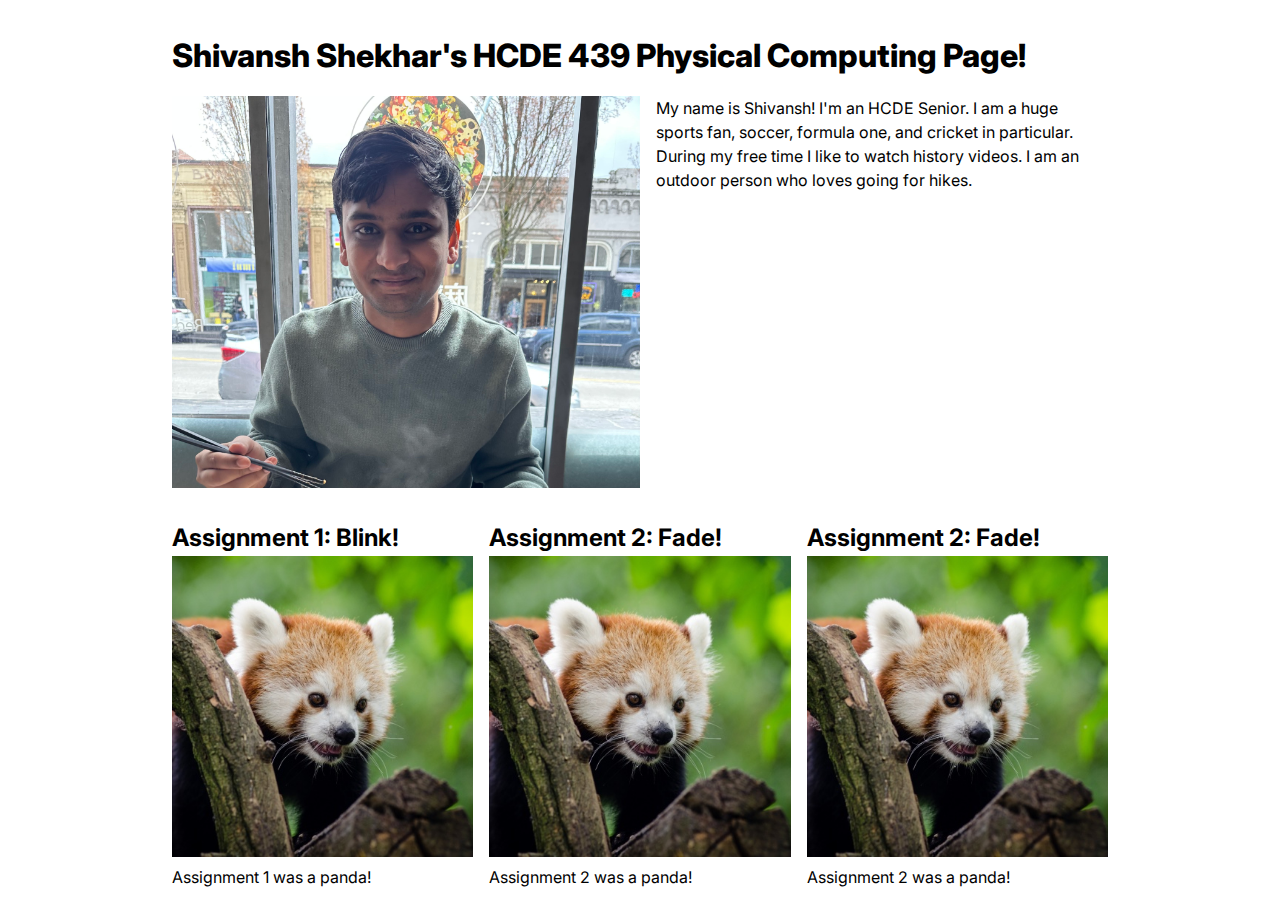
==== index.html @ f87bcce7 "Made changes to the page" ====
<!DOCTYPE html>
<html>
  <head>
    <meta charset="utf-8" />
    <meta name="viewport" content="width=device-width, maximum-scale=1.0" />

    <title>Shivansh Shekhar's HCDE 439 Physical Computing Page!</title>

    <link href="style.css" rel="stylesheet" />
  </head>
  <body>
    <h1>Shivansh Shekhar's HCDE 439 Physical Computing Page!</h1>

    <div class="header">
      <img src="IMG_2979.jpg" />
      <p>
        My name is Shivansh! I'm an HCDE Senior. I am a huge sports fan, soccer, formula one, and
        cricket in particular. During my free time I like to watch history videos. I am an outdoor
        person who loves going for hikes.
      </p>
    </div>

    <div class="grid">
      <div class="assignment">
        <a href="a1.html">
          <h2>Assignment 1: Blink!</h2>
          <img src="red-panda.jpg" />
        </a>
        <p>Assignment 1 was a panda!</p>
      </div>

      <div class="assignment">
        <a href="a2.html">
          <h2>Assignment 2: Fade!</h2>
          <img src="red-panda.jpg" />
        </a>
        <p>Assignment 2 was a panda!</p>
      </div>

      <div class="assignment">
        <a href="a2.html">
          <h2>Assignment 2: Fade!</h2>
          <img src="red-panda.jpg" />
        </a>
        <p>Assignment 2 was a panda!</p>
      </div>
    </div>
  </body>
</html>
---- style.css ----
@import url("https://fonts.googleapis.com/css2?family=Inter:wght@100;200;300;400;500;600;700;800;900&display=swap");

*,
*::before,
*::after {
  box-sizing: border-box;
}

* {
  margin: 0;
}

img,
picture,
video,
canvas,
svg {
  display: block;
  max-width: 100%;
}

body {
  font-family: "Inter", sans-serif;
  line-height: 1.5;
  -webkit-font-smoothing: antialiased;
  max-width: 1000px;
  padding: 2em;
  margin: auto;
}

h1 {
  font-weight: 800;
}

h2 {
  font-weight: 700;
}

.header {
  display: flex;
  gap: 1em;
  margin-top: 1em;
}

.header img {
  width: 50%;
  object-fit: cover;
}

.grid {
  display: grid;
  grid-template-columns: repeat(auto-fit, minmax(250px, 1fr));
  gap: 1em;
  margin-top: 2em;
}

.assignment a {
  color: #000;
  text-decoration: none;
}

.assignment a:hover {
  color: #f06;
}

.assignment img {
  aspect-ratio: 1;
  object-fit: cover;
}

.assignment p {
  margin-top: 0.5em;
}
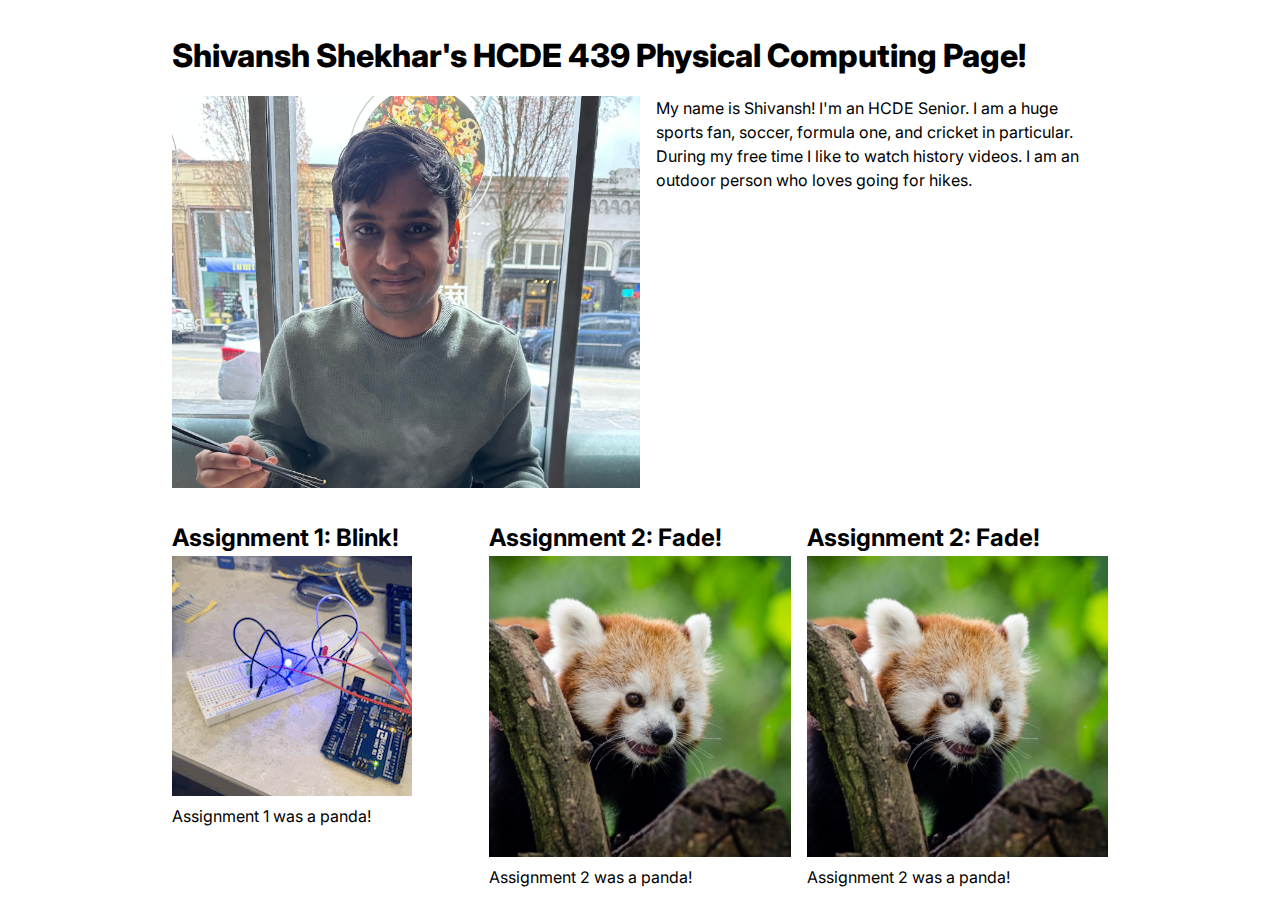
==== commit 346afc30: "A1 done again" ====
--- a/index.html
+++ b/index.html
@@ -24,7 +24,7 @@
       <div class="assignment">
         <a href="a1.html">
           <h2>Assignment 1: Blink!</h2>
-          <img src="red-panda.jpg" />
+          <img src="Blink.GIF" />
         </a>
         <p>Assignment 1 was a panda!</p>
       </div>
--- a/style.css
+++ b/style.css
@@ -71,3 +71,7 @@
 .assignment p {
   margin-top: 0.5em;
 }
+
+.resize-image {
+  width: 50%;
+}
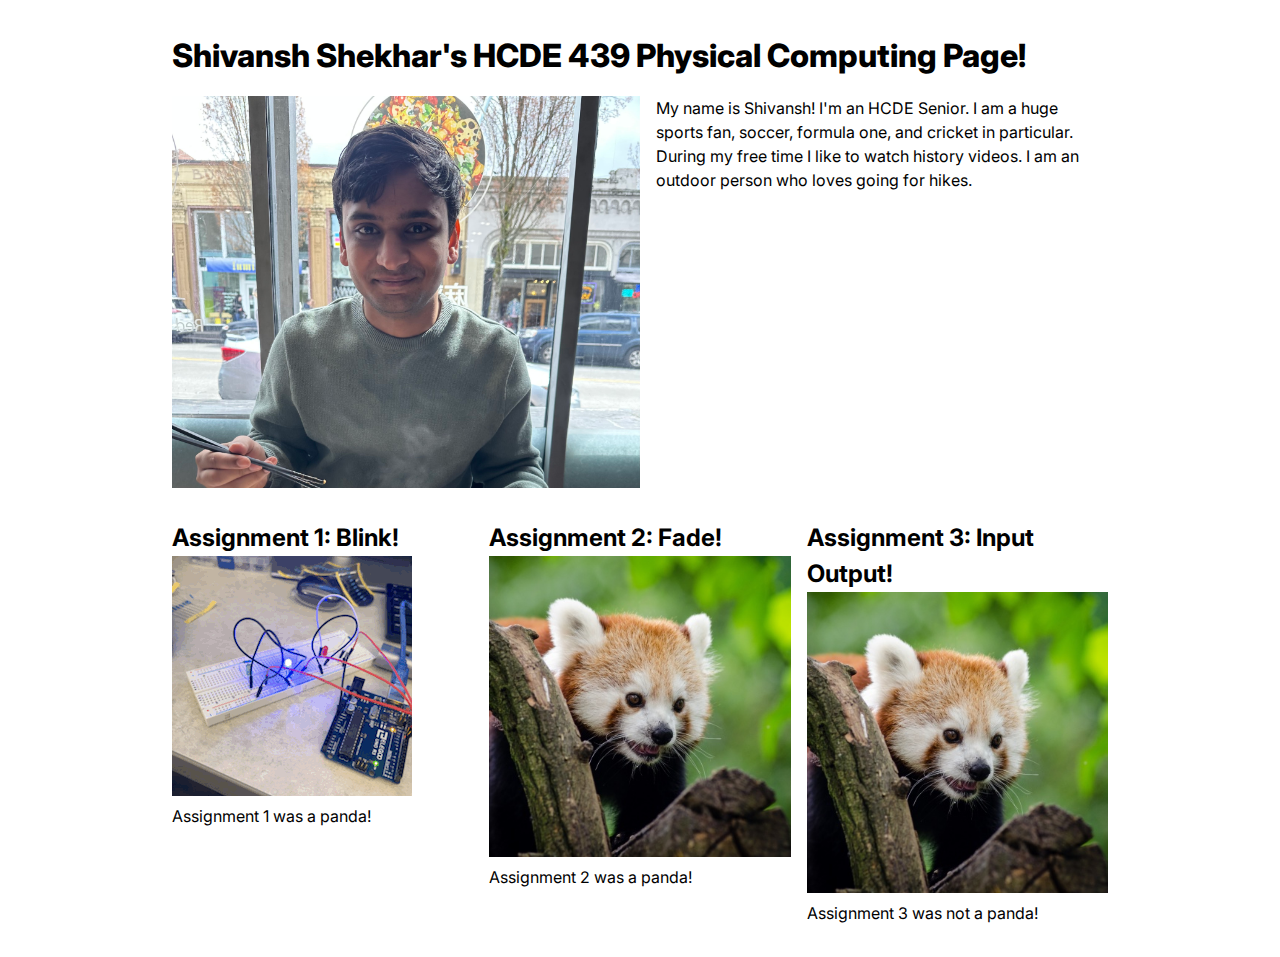
==== commit 536a08b8: "a3 done" ====
--- a/index.html
+++ b/index.html
@@ -38,11 +38,11 @@
       </div>
 
       <div class="assignment">
-        <a href="a2.html">
-          <h2>Assignment 2: Fade!</h2>
+        <a href="a3.html">
+          <h2>Assignment 3: Input Output!</h2>
           <img src="red-panda.jpg" />
         </a>
-        <p>Assignment 2 was a panda!</p>
+        <p>Assignment 3 was not a panda!</p>
       </div>
     </div>
   </body>
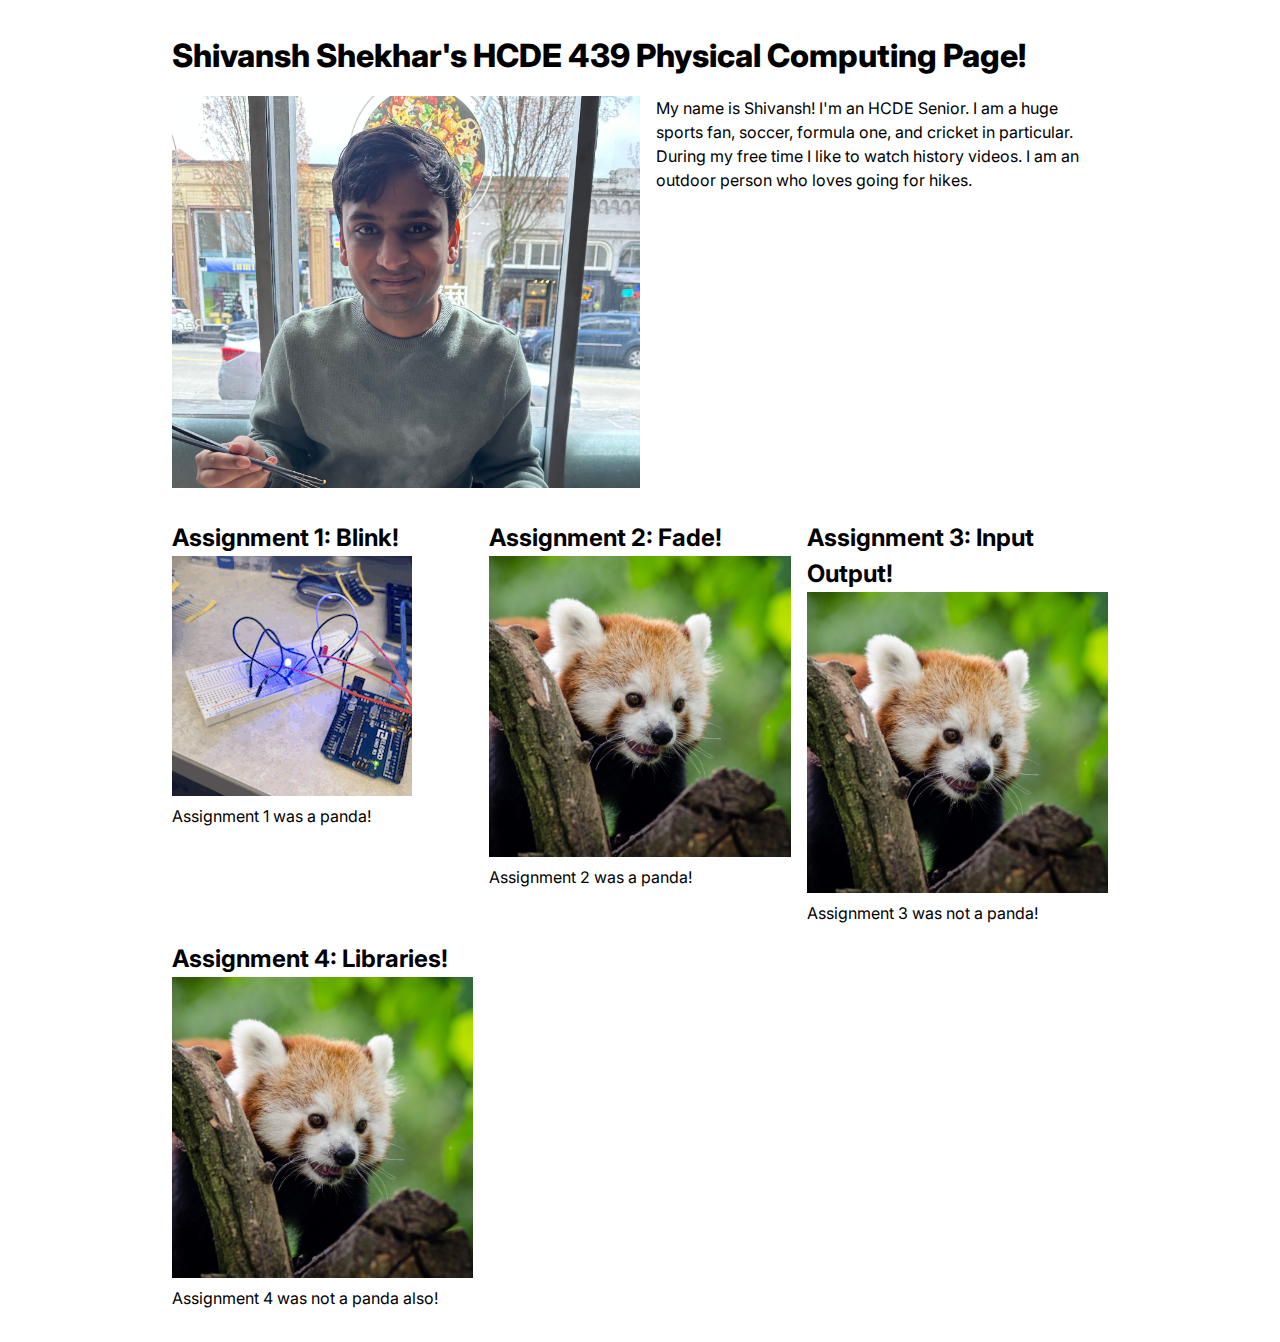
==== commit 6c469e91: "a4 done" ====
--- a/index.html
+++ b/index.html
@@ -44,6 +44,14 @@
         </a>
         <p>Assignment 3 was not a panda!</p>
       </div>
+
+      <div class="assignment">
+        <a href="a4.html">
+          <h2>Assignment 4: Libraries!</h2>
+          <img src="red-panda.jpg" />
+        </a>
+        <p>Assignment 4 was not a panda also!</p>
+      </div>
     </div>
   </body>
 </html>
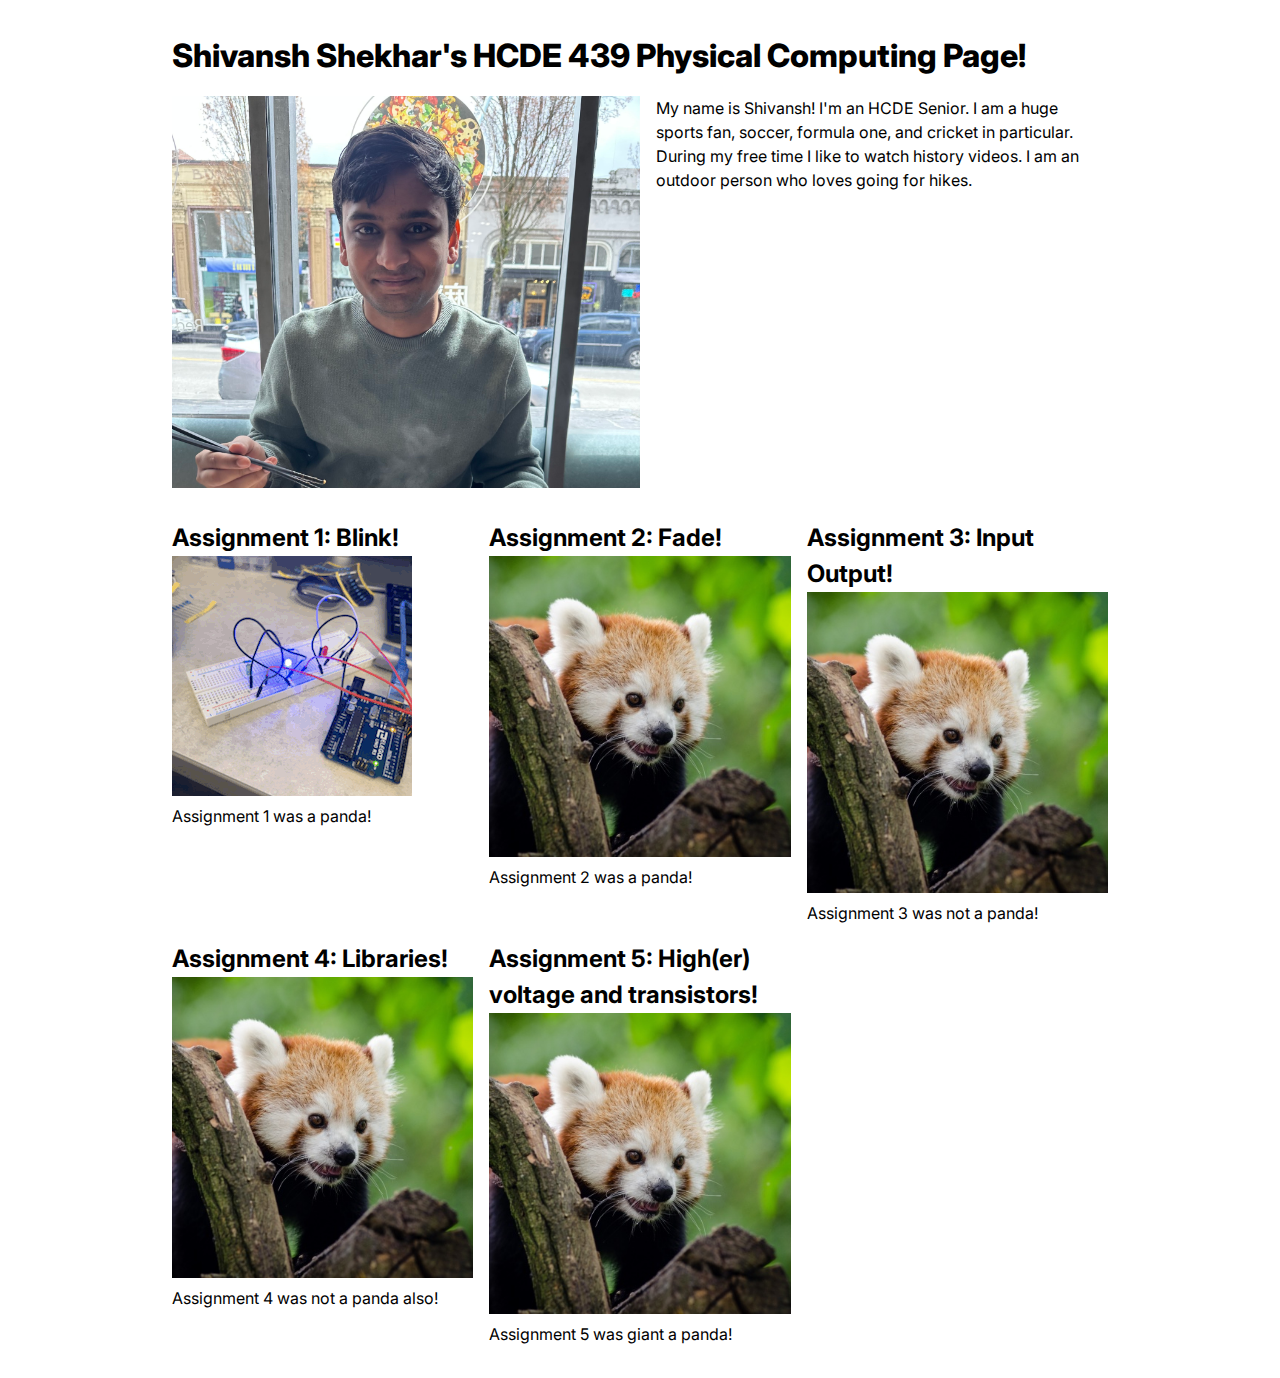
==== commit e49cd02e: "bdjd" ====
--- a/index.html
+++ b/index.html
@@ -52,6 +52,14 @@
         </a>
         <p>Assignment 4 was not a panda also!</p>
       </div>
+
+      <div class="assignment">
+        <a href="a5.html">
+          <h2>Assignment 5: High(er) voltage and transistors!</h2>
+          <img src="red-panda.jpg" />
+        </a>
+        <p>Assignment 5 was giant a panda!</p>
+      </div>
     </div>
   </body>
 </html>
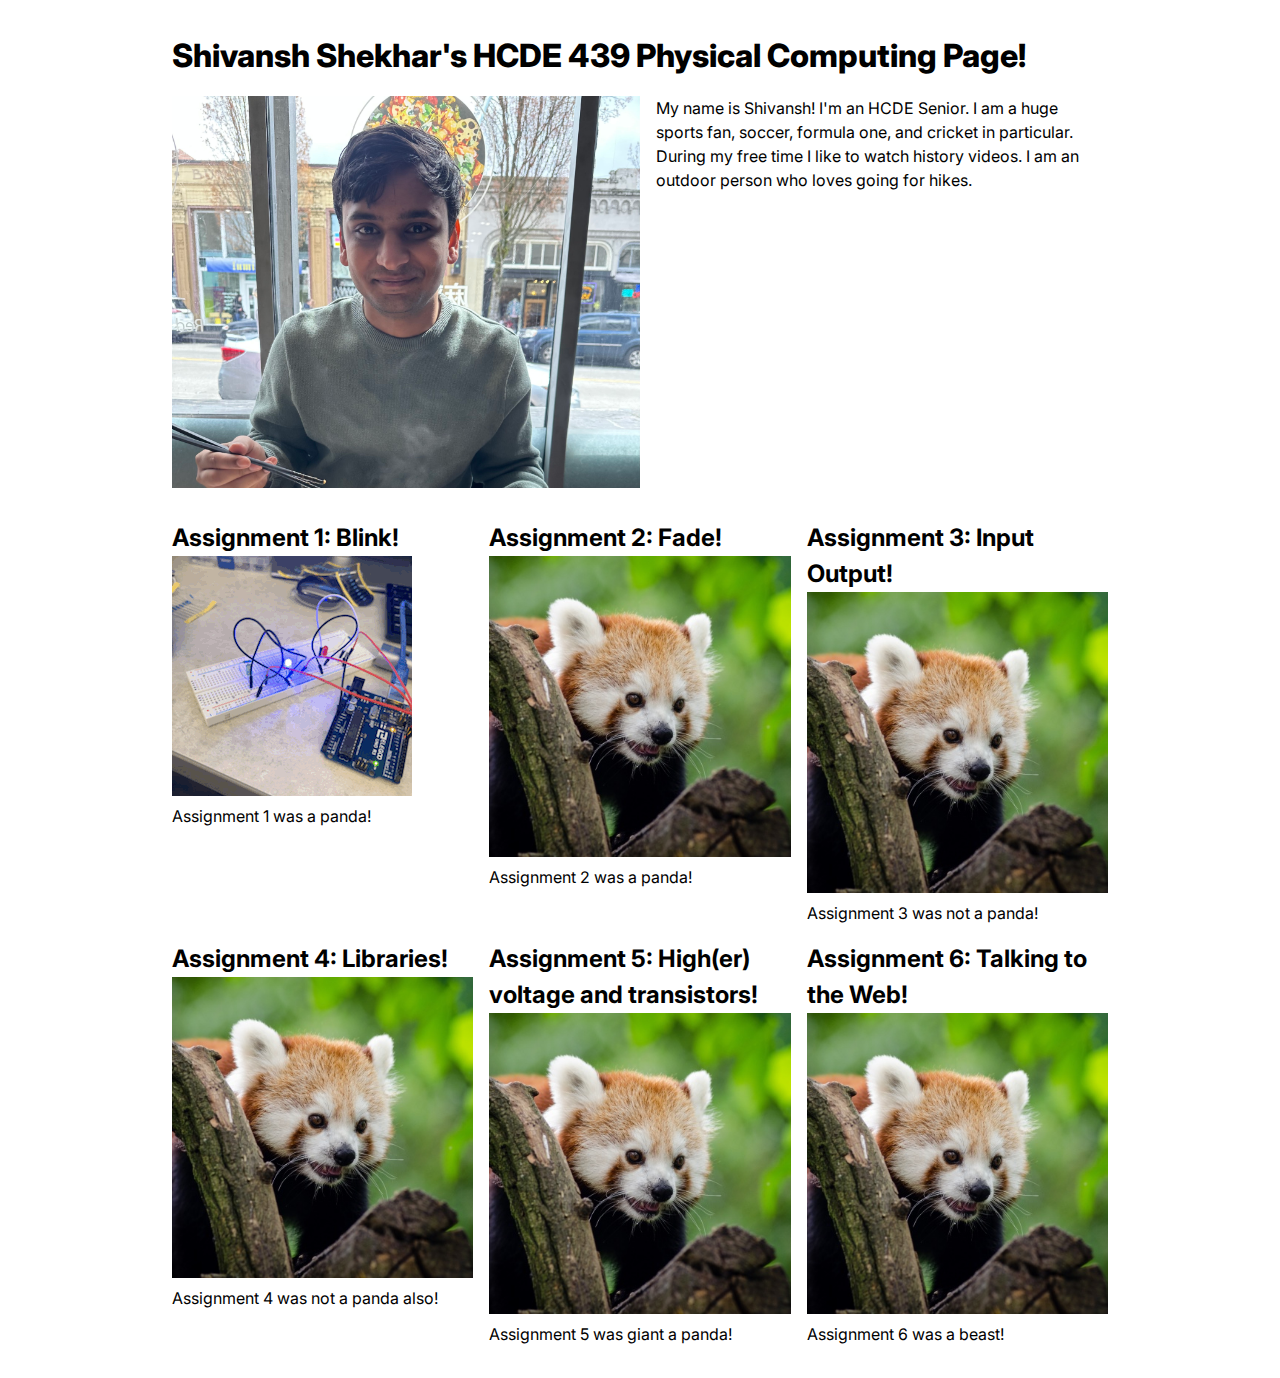
==== commit 71c0a177: "a6 done" ====
--- a/index.html
+++ b/index.html
@@ -60,6 +60,13 @@
         </a>
         <p>Assignment 5 was giant a panda!</p>
       </div>
+      <div class="assignment">
+        <a href="a6.html">
+          <h2>Assignment 6: Talking to the Web!</h2>
+          <img src="red-panda.jpg" />
+        </a>
+        <p>Assignment 6 was a beast!</p>
+      </div>
     </div>
   </body>
 </html>
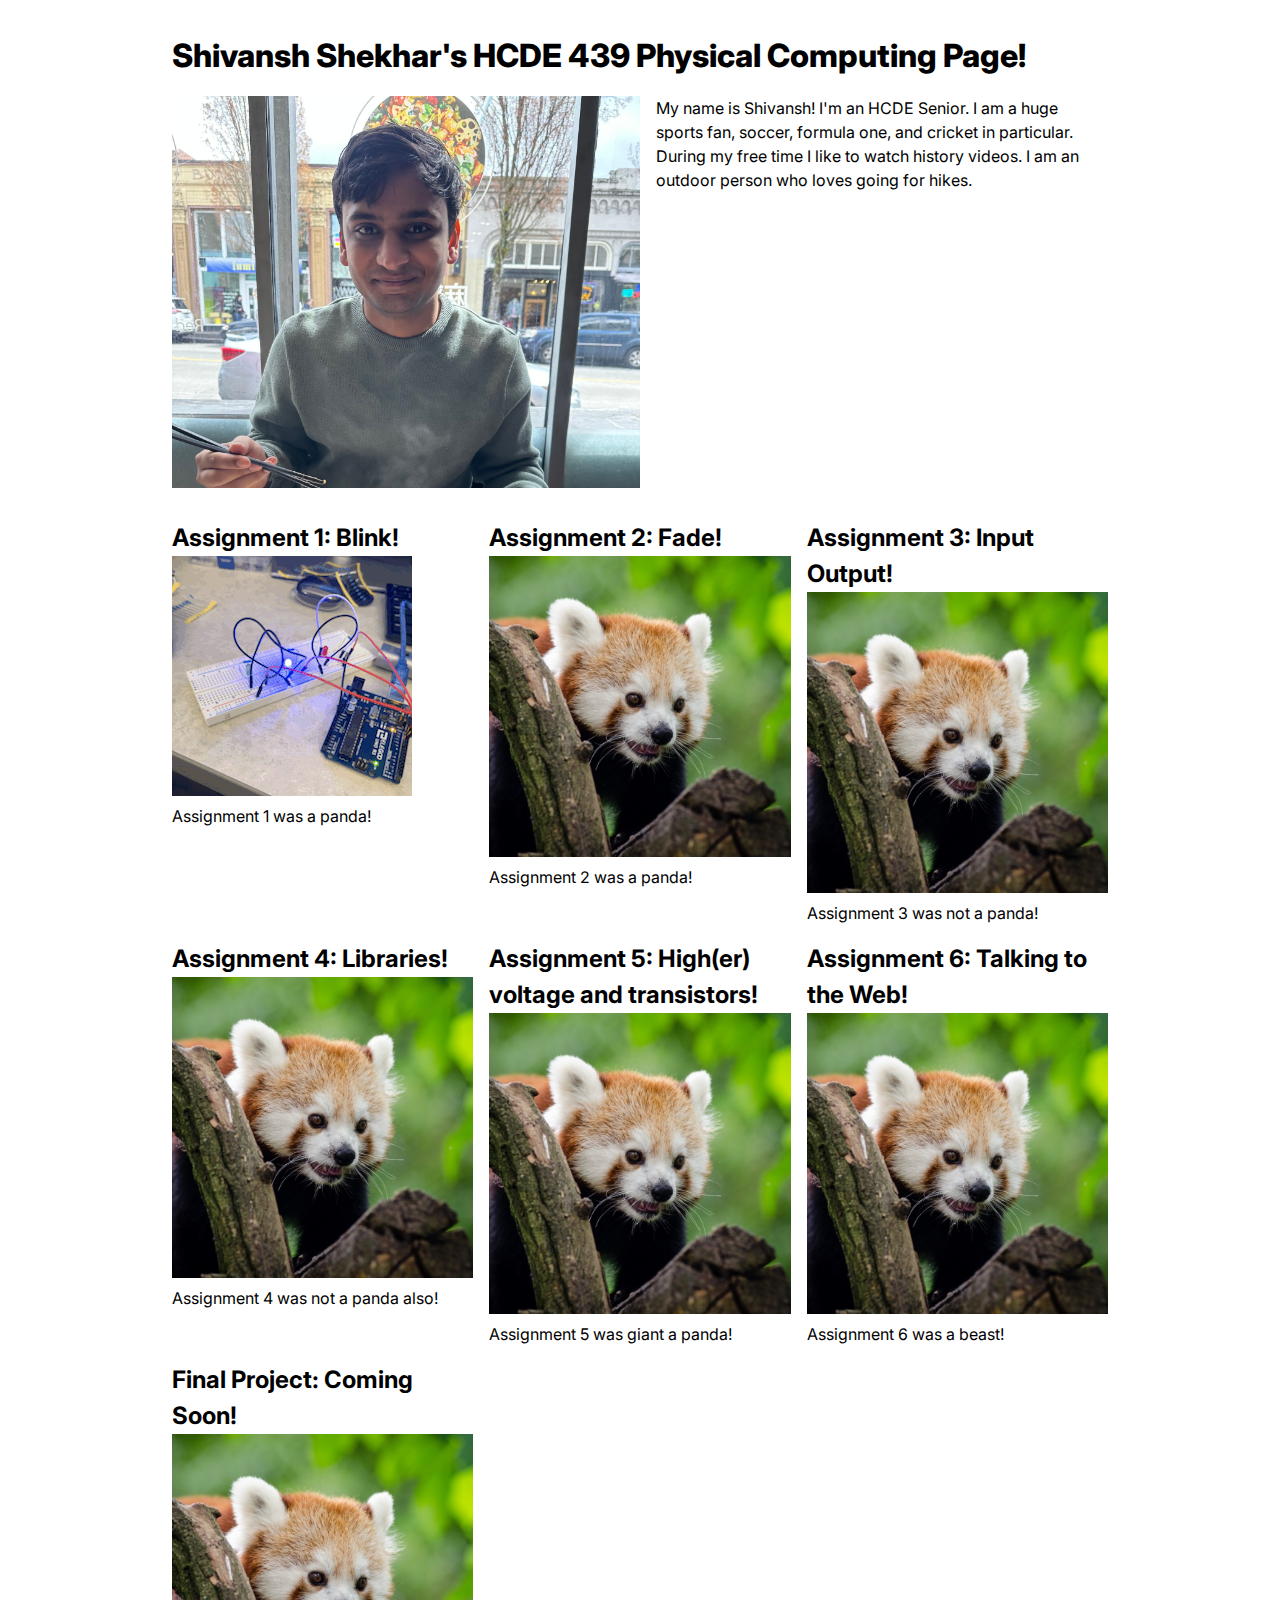
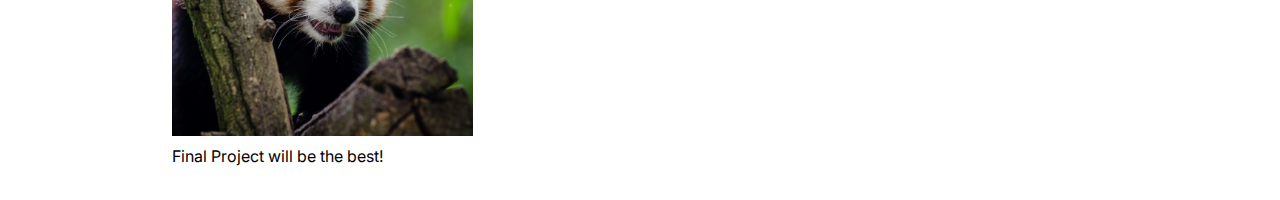
==== commit d8253dac: "Final Project begins" ====
--- a/index.html
+++ b/index.html
@@ -67,6 +67,13 @@
         </a>
         <p>Assignment 6 was a beast!</p>
       </div>
+      <div class="assignment">
+        <a href="final_project.html">
+          <h2>Final Project: Coming Soon!</h2>
+          <img src="red-panda.jpg" />
+        </a>
+        <p>Final Project will be the best!</p>
+      </div>
     </div>
   </body>
 </html>
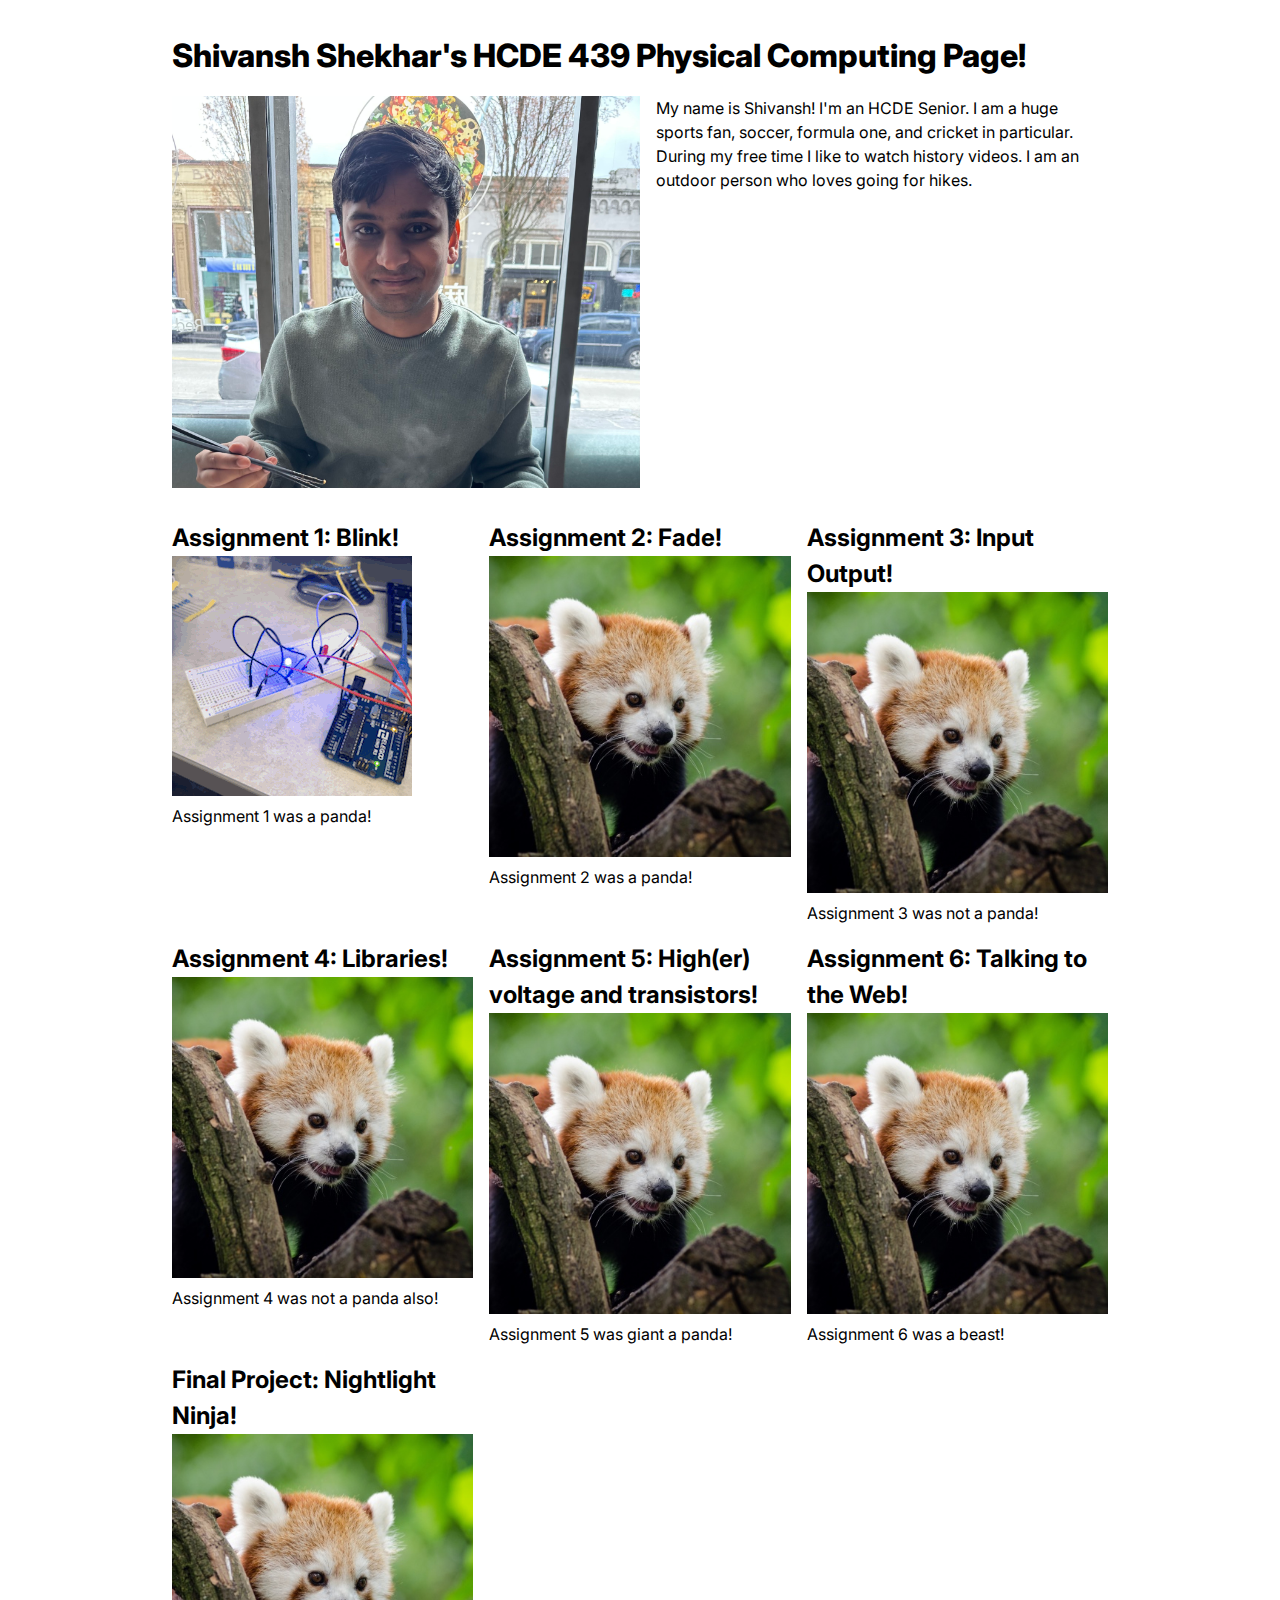
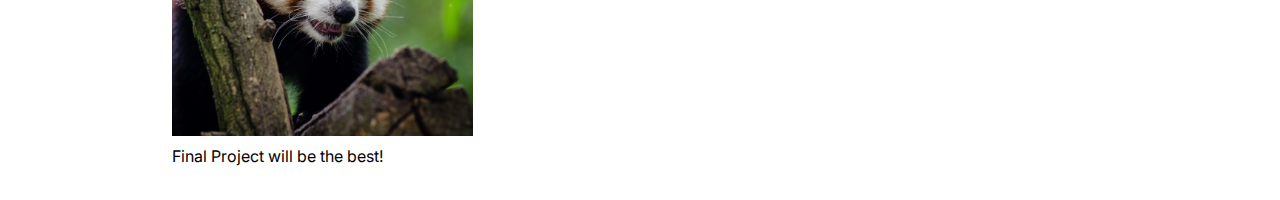
==== commit 2935bf31: "updated main page" ====
--- a/index.html
+++ b/index.html
@@ -69,7 +69,7 @@
       </div>
       <div class="assignment">
         <a href="final_project.html">
-          <h2>Final Project: Coming Soon!</h2>
+          <h2>Final Project: Nightlight Ninja!</h2>
           <img src="red-panda.jpg" />
         </a>
         <p>Final Project will be the best!</p>
